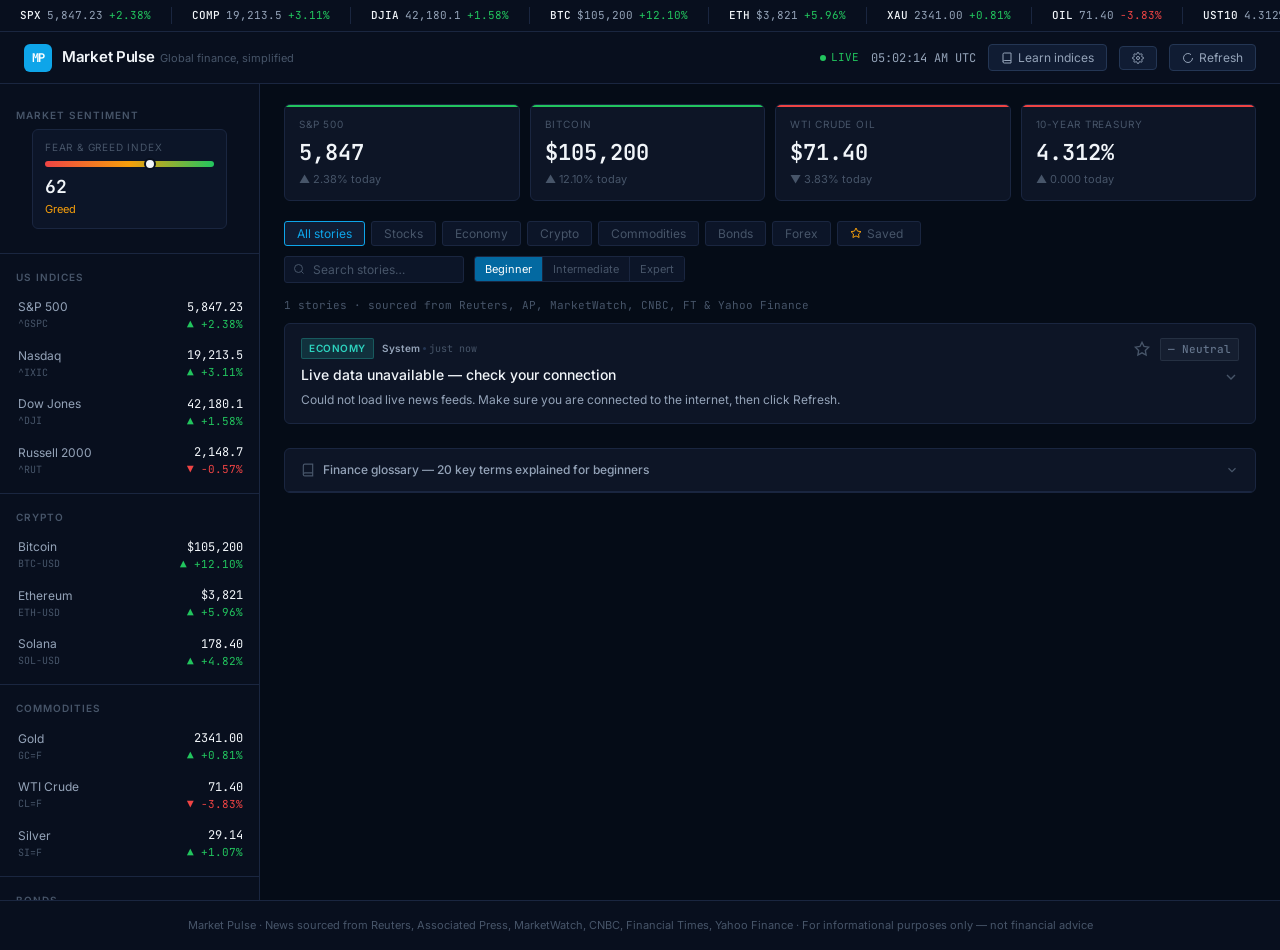
==== market-pulse/index.html @ 6f94683d "Initial commit: Market Pulse finance dashboard Static, zero-dependency beginner-friendly finance-new" ====
<!DOCTYPE html>
<html lang="en">
<head>
  <meta charset="UTF-8">
  <meta name="viewport" content="width=device-width, initial-scale=1.0">
  <title>Market Pulse — Global Finance Dashboard</title>
  <link rel="preconnect" href="https://fonts.googleapis.com">
  <link href="https://fonts.googleapis.com/css2?family=Inter:wght@400;500;600&family=JetBrains+Mono:wght@400;500&display=swap" rel="stylesheet">
  <link rel="stylesheet" href="styles.css">
  <style>
    .spin { animation: spin .8s linear infinite; }
    @keyframes spin { to { transform: rotate(360deg); } }
  </style>
</head>
<body>

<!-- ── ticker tape ──────────────────────────────────── -->
<div class="ticker-wrap" aria-hidden="true">
  <div class="ticker-track" id="ticker-track">
    <span class="tick-item"><span class="tick-sym">SPX</span><span class="tick-val">—</span><span class="tick-chg flat">—</span></span>
  </div>
</div>

<!-- ── top bar ──────────────────────────────────────── -->
<header class="topbar">
  <div class="logo">
    <div class="logo-mark">MP</div>
    <div>
      <span class="logo-name">Market Pulse</span>
      <span class="logo-sub">Global finance, simplified</span>
    </div>
  </div>
  <div class="topbar-right">
    <div class="live-badge">
      <div class="live-dot"></div>
      LIVE
    </div>
    <div id="clock">—</div>
    <button class="refresh-btn" onclick="openIndicatorLibrary()" title="Learn what every index means">
      <svg viewBox="0 0 24 24" fill="none" stroke="currentColor" stroke-width="2" width="12" height="12">
        <path d="M4 19.5A2.5 2.5 0 0 1 6.5 17H20"/><path d="M6.5 2H20v20H6.5A2.5 2.5 0 0 1 4 19.5v-15A2.5 2.5 0 0 1 6.5 2z"/>
      </svg>
      Learn indices
    </button>
    <button class="refresh-btn" onclick="openSettings()" title="Settings — link your Claude project">
      <svg viewBox="0 0 24 24" fill="none" stroke="currentColor" stroke-width="2" width="12" height="12">
        <circle cx="12" cy="12" r="3"/><path d="M19.4 15a1.65 1.65 0 0 0 .33 1.82l.06.06a2 2 0 1 1-2.83 2.83l-.06-.06a1.65 1.65 0 0 0-1.82-.33 1.65 1.65 0 0 0-1 1.51V21a2 2 0 0 1-4 0v-.09A1.65 1.65 0 0 0 9 19.4a1.65 1.65 0 0 0-1.82.33l-.06.06a2 2 0 1 1-2.83-2.83l.06-.06a1.65 1.65 0 0 0 .33-1.82 1.65 1.65 0 0 0-1.51-1H3a2 2 0 0 1 0-4h.09A1.65 1.65 0 0 0 4.6 9a1.65 1.65 0 0 0-.33-1.82l-.06-.06a2 2 0 1 1 2.83-2.83l.06.06a1.65 1.65 0 0 0 1.82.33H9a1.65 1.65 0 0 0 1-1.51V3a2 2 0 0 1 4 0v.09a1.65 1.65 0 0 0 1 1.51 1.65 1.65 0 0 0 1.82-.33l.06-.06a2 2 0 1 1 2.83 2.83l-.06.06a1.65 1.65 0 0 0-.33 1.82V9a1.65 1.65 0 0 0 1.51 1H21a2 2 0 0 1 0 4h-.09a1.65 1.65 0 0 0-1.51 1z"/>
      </svg>
    </button>
    <button class="refresh-btn" id="refresh-btn" onclick="loadAll()">
      <svg viewBox="0 0 24 24" fill="none" stroke="currentColor" stroke-width="2" width="12" height="12">
        <path d="M21 12a9 9 0 11-3-6.7"/>
      </svg>
      Refresh
    </button>
  </div>
</header>

<!-- ── two-column layout ─────────────────────────────── -->
<div class="layout">

  <!-- sidebar -->
  <aside class="sidebar">
    <!-- fear & greed gauge -->
    <div class="side-section" style="padding: 0 16px 8px;">
      <div class="side-header" style="padding-left:0;padding-right:0;">
        <span class="side-label">Market sentiment</span>
      </div>
      <div class="fng-box">
        <div class="fng-label">Fear &amp; Greed Index</div>
        <div class="fng-bar-wrap">
          <div class="fng-needle" style="left: 62%"></div>
        </div>
        <div class="fng-val">62</div>
        <div class="fng-zone">Greed</div>
      </div>
    </div>
    <hr class="side-divider">

    <!-- dynamic market data -->
    <div id="sidebar-markets">
      <!-- populated by app.js -->
      <div style="padding:16px;color:var(--text-lo);font-size:12px">Loading market data…</div>
    </div>

    <div id="data-notice" style="display:none; margin: 0 16px 8px; padding: 8px 10px; font-size: 10px; line-height: 1.6; color: var(--gold); background: rgba(245,158,11,.1); border: 1px solid rgba(245,158,11,.3); border-radius: 4px;">
      <b>Demo prices shown.</b> Live crypto is from CoinGecko; indices/commodities couldn't be fetched (Yahoo rate-limited). See "Live data" in the readme to add a free API key.
    </div>
    <div style="padding: 8px 16px; font-size: 10px; color: var(--text-lo); line-height: 1.6; margin-top: 8px;">
      Crypto: CoinGecko · Indices: Yahoo Finance · <span id="last-refresh">—</span><br>
      Live data may be 15–20 min delayed.
    </div>
  </aside>

  <!-- main -->
  <main class="main">

    <!-- stat cards -->
    <div class="stat-row" id="stat-cards">
      <div class="stat-card blue"><div class="stat-card-label">S&P 500</div><div class="stat-card-val">—</div></div>
      <div class="stat-card gold"><div class="stat-card-label">Bitcoin</div><div class="stat-card-val">—</div></div>
      <div class="stat-card red"><div class="stat-card-label">WTI Crude</div><div class="stat-card-val">—</div></div>
      <div class="stat-card blue"><div class="stat-card-label">10Y Yield</div><div class="stat-card-val">—</div></div>
    </div>

    <!-- controls -->
    <div class="controls-bar">
      <div class="cat-filters">
        <button class="cat-btn active" onclick="filterCat('all',this)">All stories</button>
        <button class="cat-btn" onclick="filterCat('stocks',this)">Stocks</button>
        <button class="cat-btn" onclick="filterCat('economy',this)">Economy</button>
        <button class="cat-btn" onclick="filterCat('crypto',this)">Crypto</button>
        <button class="cat-btn" onclick="filterCat('commodities',this)">Commodities</button>
        <button class="cat-btn" onclick="filterCat('bonds',this)">Bonds</button>
        <button class="cat-btn" onclick="filterCat('forex',this)">Forex</button>
        <button class="cat-btn cat-saved" onclick="filterCat('saved',this)" title="Your starred stories">
          <svg viewBox="0 0 24 24" fill="none" stroke="currentColor" stroke-width="2" width="12" height="12"><path d="M12 2l3.09 6.26L22 9.27l-5 4.87 1.18 6.88L12 17.77l-6.18 3.25L7 14.14 2 9.27l6.91-1.01L12 2z"/></svg>
          Saved <span id="saved-count" style="opacity:.7"></span>
        </button>
      </div>
      <div class="right-controls">
        <input type="text" class="search-box" id="search" placeholder="Search stories…" autocomplete="off">
        <div class="level-seg" title="Reading complexity level">
          <button class="active" onclick="setLevel('beginner',this)">Beginner</button>
          <button onclick="setLevel('intermediate',this)">Intermediate</button>
          <button onclick="setLevel('expert',this)">Expert</button>
        </div>
      </div>
    </div>

    <!-- story count -->
    <div style="font-size:11px;color:var(--text-lo);margin-bottom:10px;font-family:var(--mono)">
      <span id="story-count">—</span> stories · sourced from Reuters, AP, MarketWatch, CNBC, FT &amp; Yahoo Finance
    </div>

    <!-- news feed -->
    <div class="news-feed" id="news-feed"></div>

    <!-- glossary -->
    <div class="glossary-section" id="glossary-section">
      <div class="glossary-header" onclick="toggleGlossary()">
        <svg width="14" height="14" viewBox="0 0 24 24" fill="none" stroke="var(--text-lo)" stroke-width="2">
          <path d="M4 19.5A2.5 2.5 0 0 1 6.5 17H20"/><path d="M6.5 2H20v20H6.5A2.5 2.5 0 0 1 4 19.5v-15A2.5 2.5 0 0 1 6.5 2z"/>
        </svg>
        <span class="glossary-title">Finance glossary — 20 key terms explained for beginners</span>
        <svg class="glossary-chevron" viewBox="0 0 24 24" fill="none" stroke="currentColor" stroke-width="2">
          <path d="m6 9 6 6 6-6"/>
        </svg>
      </div>
      <div class="glossary-body">
        <div class="glossary-grid" id="glossary-grid"></div>
      </div>
    </div>

  </main>
</div>

<!-- footer -->
<footer class="footer">
  Market Pulse · News sourced from Reuters, Associated Press, MarketWatch, CNBC, Financial Times, Yahoo Finance ·
  For informational purposes only — not financial advice
</footer>

<!-- ── modal overlay (indicator library + settings) ──── -->
<div class="modal-overlay" id="modal-overlay" onclick="if(event.target===this)closeModal()">
  <div class="modal" id="modal">
    <div class="modal-header">
      <span class="modal-title" id="modal-title">—</span>
      <button class="modal-close" onclick="closeModal()" aria-label="Close">
        <svg viewBox="0 0 24 24" fill="none" stroke="currentColor" stroke-width="2" width="16" height="16"><path d="M18 6 6 18M6 6l12 12"/></svg>
      </button>
    </div>
    <div class="modal-body" id="modal-body"></div>
  </div>
</div>

<script src="app.js"></script>
</body>
</html>
---- market-pulse/styles.css ----
/* ── reset ──────────────────────────────── */
*, *::before, *::after { box-sizing: border-box; margin: 0; padding: 0; }

/* ── tokens ─────────────────────────────── */
:root {
  --bg:          #050c17;
  --bg-1:        #080f1e;
  --bg-2:        #0c1528;
  --bg-3:        #101c33;
  --bg-card:     #0d1526;
  --border:      #1a2640;
  --border-hi:   #243654;
  --accent:      #0ea5e9;
  --accent-dim:  #0369a1;
  --up:          #22c55e;
  --up-dim:      #16a34a;
  --down:        #ef4444;
  --down-dim:    #b91c1c;
  --neutral:     #64748b;
  --text:        #cbd5e1;
  --text-hi:     #f1f5f9;
  --text-lo:     #475569;
  --text-dim:    #94a3b8;
  --mono:        'JetBrains Mono', 'Courier New', monospace;
  --sans:        'Inter', system-ui, sans-serif;
  --gold:        #f59e0b;
  --purple:      #a78bfa;
  --teal:        #2dd4bf;
}

/* ── base ────────────────────────────────── */
html { font-size: 14px; scroll-behavior: smooth; }
body {
  font-family: var(--sans);
  background: var(--bg);
  color: var(--text);
  line-height: 1.5;
  min-height: 100vh;
}
a { color: var(--accent); text-decoration: none; }
button { font-family: var(--sans); cursor: pointer; }

/* ── scrollbar ───────────────────────────── */
::-webkit-scrollbar { width: 4px; height: 4px; }
::-webkit-scrollbar-track { background: var(--bg-1); }
::-webkit-scrollbar-thumb { background: var(--border-hi); border-radius: 2px; }

/* ── ticker tape ─────────────────────────── */
.ticker-wrap {
  background: var(--bg-1);
  border-bottom: 1px solid var(--border);
  overflow: hidden;
  height: 32px;
  display: flex;
  align-items: center;
}
.ticker-track {
  display: flex;
  gap: 0;
  animation: ticker 60s linear infinite;
  white-space: nowrap;
}
.ticker-track:hover { animation-play-state: paused; }
.tick-item {
  display: inline-flex;
  align-items: center;
  gap: 6px;
  padding: 0 20px;
  font-family: var(--mono);
  font-size: 11px;
  border-right: 1px solid var(--border);
}
.tick-sym { color: var(--text-hi); font-weight: 500; }
.tick-val { color: var(--text-dim); }
.tick-chg.up { color: var(--up); }
.tick-chg.dn { color: var(--down); }
.tick-chg.flat { color: var(--neutral); }
@keyframes ticker { from { transform: translateX(0); } to { transform: translateX(-50%); } }

/* ── topbar ──────────────────────────────── */
.topbar {
  background: var(--bg-1);
  border-bottom: 1px solid var(--border);
  padding: 0 24px;
  height: 52px;
  display: flex;
  align-items: center;
  justify-content: space-between;
  position: sticky;
  top: 0;
  z-index: 100;
}
.logo {
  display: flex;
  align-items: center;
  gap: 10px;
}
.logo-mark {
  width: 28px; height: 28px;
  background: var(--accent);
  border-radius: 6px;
  display: flex; align-items: center; justify-content: center;
  font-family: var(--mono);
  font-size: 12px;
  font-weight: 700;
  color: #fff;
  letter-spacing: -1px;
}
.logo-name { font-size: 15px; font-weight: 600; color: var(--text-hi); letter-spacing: -0.3px; }
.logo-sub { font-size: 11px; color: var(--text-lo); margin-left: 2px; }

.topbar-right {
  display: flex;
  align-items: center;
  gap: 12px;
}
.live-badge {
  display: flex; align-items: center; gap: 5px;
  font-size: 11px; color: var(--up);
  font-family: var(--mono);
}
.live-dot {
  width: 6px; height: 6px;
  background: var(--up);
  border-radius: 50%;
  animation: pulse 2s ease-in-out infinite;
}
@keyframes pulse { 0%,100% { opacity:1; } 50% { opacity:0.3; } }
#clock { font-family: var(--mono); font-size: 12px; color: var(--text-dim); }
.refresh-btn {
  background: var(--bg-3);
  border: 1px solid var(--border-hi);
  color: var(--text-dim);
  padding: 5px 12px;
  border-radius: 4px;
  font-size: 12px;
  display: flex; align-items: center; gap: 5px;
  transition: all .15s;
}
.refresh-btn:hover { border-color: var(--accent); color: var(--accent); }
.refresh-btn svg { width: 12px; height: 12px; }

/* ── layout ──────────────────────────────── */
.layout {
  display: grid;
  grid-template-columns: 260px 1fr;
  gap: 0;
  min-height: calc(100vh - 84px);
}

/* ── sidebar ─────────────────────────────── */
.sidebar {
  background: var(--bg-1);
  border-right: 1px solid var(--border);
  padding: 16px 0;
  position: sticky;
  top: 84px;
  height: calc(100vh - 84px);
  overflow-y: auto;
}
.side-section { margin-bottom: 4px; }
.side-header {
  display: flex; align-items: center; justify-content: space-between;
  padding: 8px 16px 6px;
}
.side-label {
  font-size: 10px;
  font-weight: 600;
  letter-spacing: .1em;
  text-transform: uppercase;
  color: var(--text-lo);
}
.market-row {
  display: flex; align-items: center; justify-content: space-between;
  padding: 7px 16px;
  border-left: 2px solid transparent;
  transition: all .1s;
}
.market-row:hover { background: var(--bg-2); border-left-color: var(--border-hi); }
.mkt-name { font-size: 12px; color: var(--text-dim); }
.mkt-sym { font-size: 10px; color: var(--text-lo); font-family: var(--mono); }
.mkt-right { text-align: right; }
.mkt-val { font-family: var(--mono); font-size: 12px; color: var(--text-hi); }
.mkt-chg {
  font-family: var(--mono); font-size: 11px;
  display: flex; align-items: center; gap: 2px; justify-content: flex-end;
}
.mkt-chg.up { color: var(--up); }
.mkt-chg.dn { color: var(--down); }
.mkt-chg.flat { color: var(--neutral); }

.side-divider { border: none; border-top: 1px solid var(--border); margin: 8px 0; }

/* mini sparkline */
.spark-canvas { display: block; width: 60px; height: 20px; }

/* fear greed gauge */
.fng-box {
  margin: 0 16px 8px;
  background: var(--bg-2);
  border: 1px solid var(--border);
  border-radius: 6px;
  padding: 10px 12px;
}
.fng-label { font-size: 10px; color: var(--text-lo); text-transform: uppercase; letter-spacing: .08em; margin-bottom: 6px; }
.fng-bar-wrap { height: 6px; background: linear-gradient(to right, #ef4444, #f59e0b, #22c55e); border-radius: 3px; position: relative; margin-bottom: 6px; }
.fng-needle { position: absolute; top: -3px; width: 12px; height: 12px; background: var(--text-hi); border-radius: 50%; transform: translateX(-50%); border: 2px solid var(--bg-1); }
.fng-val { font-family: var(--mono); font-size: 18px; font-weight: 600; color: var(--text-hi); }
.fng-zone { font-size: 11px; color: var(--gold); margin-top: 1px; }

/* ── main content ────────────────────────── */
.main { padding: 20px 24px; }

/* stat cards row */
.stat-row {
  display: grid;
  grid-template-columns: repeat(4, 1fr);
  gap: 10px;
  margin-bottom: 20px;
}
.stat-card {
  background: var(--bg-card);
  border: 1px solid var(--border);
  border-radius: 6px;
  padding: 12px 14px;
  position: relative;
  overflow: hidden;
}
.stat-card::before {
  content: '';
  position: absolute;
  top: 0; left: 0; right: 0;
  height: 2px;
}
.stat-card.blue::before { background: var(--accent); }
.stat-card.green::before { background: var(--up); }
.stat-card.red::before { background: var(--down); }
.stat-card.gold::before { background: var(--gold); }
.stat-card-label { font-size: 10px; color: var(--text-lo); text-transform: uppercase; letter-spacing: .08em; margin-bottom: 4px; }
.stat-card-val { font-family: var(--mono); font-size: 22px; font-weight: 600; color: var(--text-hi); }
.stat-card-sub { font-size: 11px; color: var(--text-lo); margin-top: 2px; }

/* controls bar */
.controls-bar {
  display: flex;
  align-items: center;
  justify-content: space-between;
  margin-bottom: 14px;
  flex-wrap: wrap;
  gap: 10px;
}
.cat-filters { display: flex; gap: 6px; flex-wrap: wrap; }
.cat-btn {
  background: var(--bg-2);
  border: 1px solid var(--border);
  color: var(--text-lo);
  padding: 4px 12px;
  border-radius: 3px;
  font-size: 12px;
  transition: all .1s;
  display: flex; align-items: center; gap: 5px;
}
.cat-btn:hover { border-color: var(--border-hi); color: var(--text-dim); }
.cat-btn.active {
  background: var(--bg-3);
  border-color: var(--accent);
  color: var(--accent);
}
.right-controls { display: flex; align-items: center; gap: 10px; }
.search-box {
  background: var(--bg-2);
  border: 1px solid var(--border);
  color: var(--text);
  padding: 5px 10px 5px 28px;
  border-radius: 3px;
  font-size: 12px;
  width: 180px;
  font-family: var(--sans);
  background-image: url("data:image/svg+xml,%3Csvg xmlns='http://www.w3.org/2000/svg' width='12' height='12' fill='none' stroke='%23475569' stroke-width='2' viewBox='0 0 24 24'%3E%3Ccircle cx='11' cy='11' r='8'/%3E%3Cpath d='m21 21-4.35-4.35'/%3E%3C/svg%3E");
  background-repeat: no-repeat;
  background-position: 8px center;
  transition: border-color .1s;
}
.search-box:focus { outline: none; border-color: var(--accent); }
.search-box::placeholder { color: var(--text-lo); }

.level-seg { display: flex; border: 1px solid var(--border); border-radius: 3px; overflow: hidden; }
.level-seg button {
  background: var(--bg-2);
  border: none;
  color: var(--text-lo);
  padding: 5px 10px;
  font-size: 11px;
  transition: all .1s;
  border-right: 1px solid var(--border);
}
.level-seg button:last-child { border-right: none; }
.level-seg button.active { background: var(--accent-dim); color: #fff; }
.level-seg button:hover:not(.active) { background: var(--bg-3); color: var(--text-dim); }

/* ── news feed ───────────────────────────── */
.news-feed { display: flex; flex-direction: column; gap: 10px; }

.news-card {
  background: var(--bg-card);
  border: 1px solid var(--border);
  border-radius: 6px;
  overflow: hidden;
  transition: border-color .15s;
}
.news-card:hover { border-color: var(--border-hi); }
.news-card.expanded { border-color: var(--accent-dim); }

.card-header {
  padding: 14px 16px;
  cursor: pointer;
  display: grid;
  grid-template-columns: 1fr auto;
  gap: 12px;
  align-items: start;
}
.card-meta-row {
  display: flex; align-items: center; gap: 8px;
  margin-bottom: 6px; flex-wrap: wrap;
}
.cat-badge {
  font-size: 10px; font-weight: 600; letter-spacing: .05em;
  padding: 2px 7px; border-radius: 2px; text-transform: uppercase;
}
.badge-stocks  { background: rgba(14,165,233,.15); color: #38bdf8; border: 1px solid rgba(14,165,233,.25); }
.badge-crypto  { background: rgba(167,139,250,.15); color: #a78bfa; border: 1px solid rgba(167,139,250,.25); }
.badge-economy { background: rgba(45,212,191,.15); color: #2dd4bf; border: 1px solid rgba(45,212,191,.25); }
.badge-commodities { background: rgba(245,158,11,.15); color: #fbbf24; border: 1px solid rgba(245,158,11,.3); }
.badge-bonds   { background: rgba(34,197,94,.12); color: #4ade80; border: 1px solid rgba(34,197,94,.25); }
.badge-forex   { background: rgba(248,113,113,.12); color: #fca5a5; border: 1px solid rgba(248,113,113,.25); }

.source-tag {
  font-size: 10px; color: var(--text-lo);
  display: flex; align-items: center; gap: 3px;
}
.source-tag .dot { width: 3px; height: 3px; background: var(--border-hi); border-radius: 50%; }
.card-time { font-family: var(--mono); font-size: 10px; color: var(--text-lo); }

.impact-tag {
  display: flex; align-items: center; gap: 3px;
  font-family: var(--mono); font-size: 11px; font-weight: 500;
  padding: 2px 7px; border-radius: 2px;
}
.impact-tag.up   { background: rgba(34,197,94,.1);  color: var(--up);   border: 1px solid rgba(34,197,94,.2); }
.impact-tag.dn   { background: rgba(239,68,68,.1);  color: var(--down); border: 1px solid rgba(239,68,68,.2); }
.impact-tag.flat { background: rgba(100,116,139,.1); color: var(--neutral); border: 1px solid rgba(100,116,139,.2); }

.card-headline {
  font-size: 14px; font-weight: 500; color: var(--text-hi); line-height: 1.45;
  margin-bottom: 5px;
}
.card-tldr { font-size: 12px; color: var(--text-dim); line-height: 1.6; }

.card-right-col {
  display: flex; flex-direction: column; align-items: flex-end; gap: 8px;
  min-width: 90px;
}
.chevron {
  width: 16px; height: 16px;
  color: var(--text-lo);
  transition: transform .2s;
  flex-shrink: 0;
}
.news-card.expanded .chevron { transform: rotate(180deg); }

/* expanded body */
.card-body {
  display: none;
  padding: 0 16px 14px;
  border-top: 1px solid var(--border);
}
.news-card.expanded .card-body { display: block; }

.explain-block {
  background: var(--bg-2);
  border: 1px solid var(--border);
  border-left: 3px solid var(--accent);
  border-radius: 0 4px 4px 0;
  padding: 10px 14px;
  margin: 12px 0;
}
.explain-block-label {
  font-size: 9px; font-weight: 600; text-transform: uppercase;
  letter-spacing: .1em; color: var(--accent); margin-bottom: 5px;
}
.explain-block-text { font-size: 12px; color: var(--text-dim); line-height: 1.7; }

.metrics-strip {
  display: flex; gap: 8px; flex-wrap: wrap; margin-bottom: 10px;
}
.metric-chip {
  background: var(--bg-3);
  border: 1px solid var(--border);
  border-radius: 3px;
  padding: 5px 10px;
}
.mc-label { font-size: 10px; color: var(--text-lo); margin-bottom: 1px; }
.mc-val { font-family: var(--mono); font-size: 12px; font-weight: 500; }
.mc-val.up { color: var(--up); }
.mc-val.dn { color: var(--down); }
.mc-val.flat { color: var(--text-hi); }

.terms-row { display: flex; gap: 6px; flex-wrap: wrap; margin-bottom: 10px; }
.term-pill {
  font-size: 11px; color: var(--text-dim);
  background: var(--bg-3);
  border: 1px solid var(--border);
  border-radius: 2px;
  padding: 2px 8px;
  cursor: pointer;
  transition: all .1s;
}
.term-pill:hover { border-color: var(--accent); color: var(--accent); }

.ask-row { display: flex; gap: 8px; flex-wrap: wrap; margin-top: 8px; }
.ask-btn {
  background: transparent;
  border: 1px solid var(--border-hi);
  color: var(--text-lo);
  border-radius: 3px;
  padding: 5px 10px;
  font-size: 11px;
  display: flex; align-items: center; gap: 5px;
  transition: all .1s;
}
.ask-btn:hover { border-color: var(--accent); color: var(--accent); }
.ask-btn svg { width: 11px; height: 11px; }

/* source link */
.source-link {
  font-size: 11px; color: var(--text-lo);
  display: flex; align-items: center; gap: 4px;
  margin-top: 6px;
}
.source-link a { color: var(--accent); }
.source-link a:hover { text-decoration: underline; }

/* ── skeleton loader ─────────────────────── */
.skeleton {
  background: var(--bg-card);
  border: 1px solid var(--border);
  border-radius: 6px;
  padding: 14px 16px;
}
.skel-line {
  background: var(--bg-3);
  border-radius: 2px;
  height: 12px;
  margin-bottom: 8px;
  animation: shimmer 1.5s ease-in-out infinite;
}
@keyframes shimmer {
  0%,100% { opacity: .4; }
  50% { opacity: .8; }
}

/* ── glossary ────────────────────────────── */
.glossary-section {
  margin-top: 24px;
  background: var(--bg-card);
  border: 1px solid var(--border);
  border-radius: 6px;
  overflow: hidden;
}
.glossary-header {
  padding: 12px 16px;
  border-bottom: 1px solid var(--border);
  display: flex; align-items: center; gap: 8px;
  cursor: pointer;
}
.glossary-title { font-size: 12px; font-weight: 500; color: var(--text-dim); }
.glossary-body { padding: 12px 16px; display: none; }
.glossary-section.open .glossary-body { display: block; }
.glossary-section.open .glossary-chevron { transform: rotate(180deg); }
.glossary-chevron { width: 14px; height: 14px; color: var(--text-lo); margin-left: auto; transition: transform .2s; }
.glossary-grid {
  display: grid;
  grid-template-columns: repeat(auto-fill, minmax(200px, 1fr));
  gap: 8px;
}
.g-card {
  background: var(--bg-2);
  border: 1px solid var(--border);
  border-radius: 4px;
  padding: 8px 10px;
}
.g-card.highlight { border-color: var(--accent); }
.g-term { font-size: 12px; font-weight: 500; color: var(--text-hi); margin-bottom: 3px; }
.g-def { font-size: 11px; color: var(--text-lo); line-height: 1.5; }

/* ── error / empty ───────────────────────── */
.feed-msg {
  text-align: center; padding: 40px 20px;
  color: var(--text-lo); font-size: 13px;
}
.feed-msg svg { width: 32px; height: 32px; margin: 0 auto 12px; display: block; color: var(--border-hi); }

/* ── footer ──────────────────────────────── */
.footer {
  text-align: center; padding: 16px;
  font-size: 11px; color: var(--text-lo);
  border-top: 1px solid var(--border);
  background: var(--bg-1);
}

/* ── responsive ──────────────────────────── */
@media (max-width: 900px) {
  .layout { grid-template-columns: 1fr; }
  .sidebar { position: static; height: auto; border-right: none; border-bottom: 1px solid var(--border); }
  .stat-row { grid-template-columns: repeat(2,1fr); }
}
@media (max-width: 600px) {
  .stat-row { grid-template-columns: 1fr; }
  .topbar { padding: 0 12px; }
  .main { padding: 12px; }
}

/* ── star / favorite ─────────────────────── */
.star-btn {
  background: transparent;
  border: none;
  color: var(--text-lo);
  padding: 2px;
  cursor: pointer;
  display: flex;
  align-items: center;
  transition: color .12s, transform .12s;
}
.star-btn:hover { color: var(--gold); transform: scale(1.15); }
.star-btn svg { width: 16px; height: 16px; }
.star-btn.saved { color: var(--gold); }
.star-btn.saved svg { fill: var(--gold); }

.cat-saved { display: flex; align-items: center; gap: 5px; }
.cat-saved svg { stroke: var(--gold); }
.cat-saved.active { border-color: var(--gold); color: var(--gold); }

/* ── modal ───────────────────────────────── */
.modal-overlay {
  display: none;
  position: fixed;
  inset: 0;
  background: rgba(2, 6, 14, .7);
  backdrop-filter: blur(3px);
  z-index: 1000;
  align-items: flex-start;
  justify-content: center;
  padding: 60px 20px 20px;
  overflow-y: auto;
}
.modal-overlay.open { display: flex; }
.modal {
  background: var(--bg-1);
  border: 1px solid var(--border-hi);
  border-radius: 10px;
  width: 100%;
  max-width: 680px;
  max-height: calc(100vh - 100px);
  display: flex;
  flex-direction: column;
  box-shadow: 0 20px 60px rgba(0, 0, 0, .6);
}
.modal-header {
  display: flex;
  align-items: center;
  justify-content: space-between;
  padding: 16px 20px;
  border-bottom: 1px solid var(--border);
}
.modal-title { font-size: 15px; font-weight: 600; color: var(--text-hi); }
.modal-close {
  background: transparent;
  border: none;
  color: var(--text-lo);
  cursor: pointer;
  padding: 4px;
  display: flex;
  border-radius: 4px;
  transition: all .12s;
}
.modal-close:hover { background: var(--bg-3); color: var(--text-hi); }
.modal-body { padding: 16px 20px 20px; overflow-y: auto; }

/* indicator library */
.ind-card {
  background: var(--bg-card);
  border: 1px solid var(--border);
  border-radius: 6px;
  padding: 12px 14px;
  margin-bottom: 10px;
}
.ind-head {
  display: flex;
  align-items: baseline;
  justify-content: space-between;
  margin-bottom: 6px;
  gap: 10px;
}
.ind-name { font-size: 14px; font-weight: 600; color: var(--text-hi); }
.ind-sym { font-family: var(--mono); font-size: 10px; color: var(--text-lo); }
.ind-live {
  font-family: var(--mono);
  font-size: 13px;
  text-align: right;
  white-space: nowrap;
}
.ind-live .px { color: var(--text-hi); }
.ind-live .chg.up { color: var(--up); }
.ind-live .chg.dn { color: var(--down); }
.ind-live .chg.flat { color: var(--neutral); }
.ind-desc { font-size: 12px; color: var(--text-dim); line-height: 1.65; margin-bottom: 6px; }
.ind-why {
  font-size: 11px;
  color: var(--text-lo);
  line-height: 1.6;
  padding-left: 10px;
  border-left: 2px solid var(--accent-dim);
}
.ind-why b { color: var(--accent); font-weight: 500; }
.ind-group-label {
  font-size: 10px;
  font-weight: 600;
  letter-spacing: .1em;
  text-transform: uppercase;
  color: var(--text-lo);
  margin: 14px 0 8px;
}
.ind-group-label:first-child { margin-top: 0; }

/* settings */
.setting-block { margin-bottom: 18px; }
.setting-label { font-size: 13px; font-weight: 500; color: var(--text-hi); margin-bottom: 4px; }
.setting-hint { font-size: 12px; color: var(--text-lo); line-height: 1.6; margin-bottom: 10px; }
.setting-input {
  width: 100%;
  background: var(--bg-2);
  border: 1px solid var(--border);
  color: var(--text);
  padding: 9px 12px;
  border-radius: 5px;
  font-size: 13px;
  font-family: var(--sans);
}
.setting-input:focus { outline: none; border-color: var(--accent); }
.setting-save {
  margin-top: 10px;
  background: var(--accent-dim);
  border: none;
  color: #fff;
  padding: 8px 16px;
  border-radius: 5px;
  font-size: 13px;
  cursor: pointer;
}
.setting-save:hover { background: var(--accent); }
.setting-steps { font-size: 12px; color: var(--text-dim); line-height: 1.8; padding-left: 18px; }
.setting-steps li { margin-bottom: 4px; }

/* clickable hints for indicator library */
.ticker-track, #sidebar-markets .market-row { cursor: pointer; }
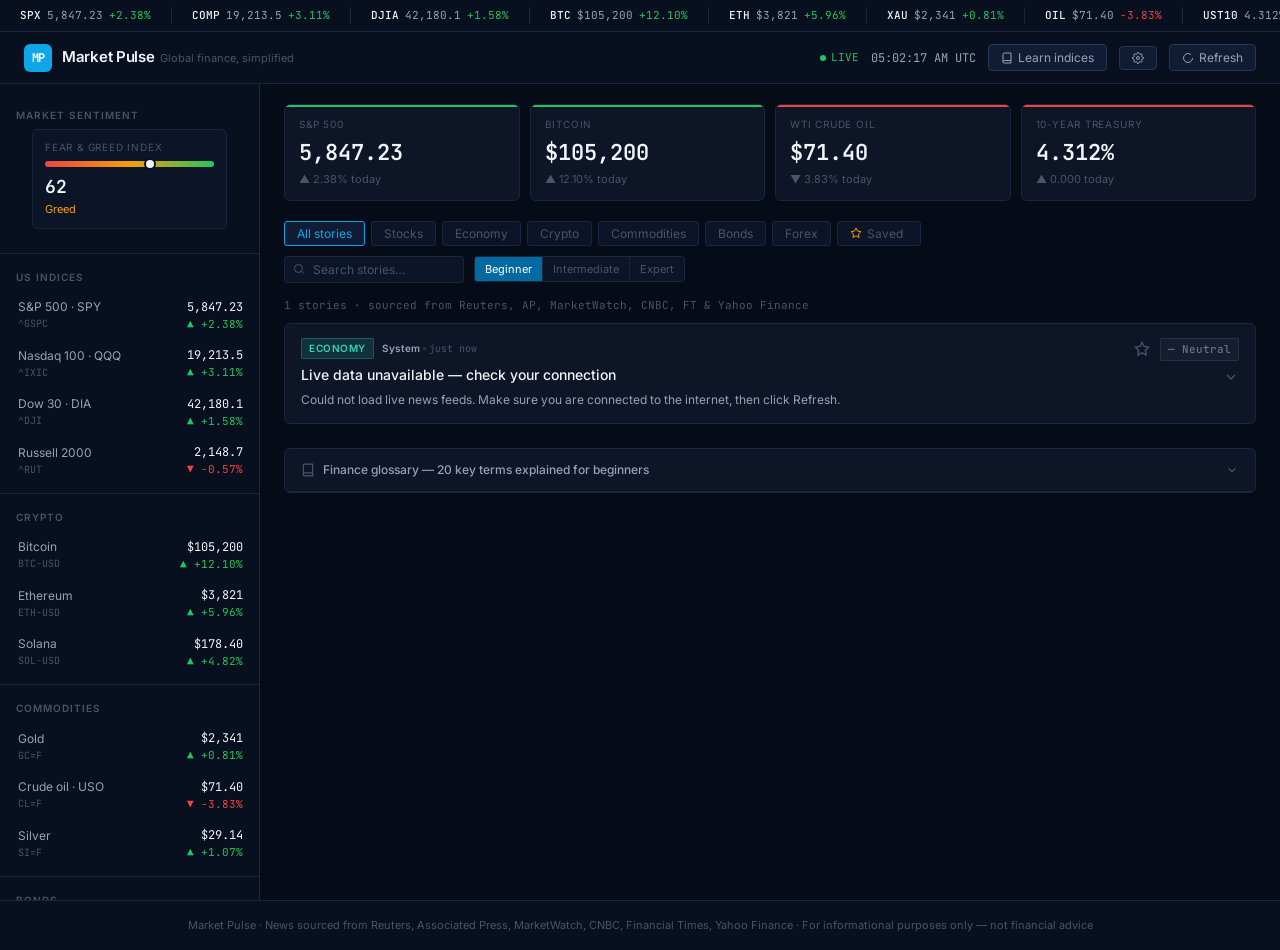
==== commit 2ef2c02b: "feat: live market data via Twelve Data (key stored in browser, not source) - Add Twelve Data integra" ====
--- a/market-pulse/index.html
+++ b/market-pulse/index.html
@@ -84,11 +84,11 @@
     </div>
 
     <div id="data-notice" style="display:none; margin: 0 16px 8px; padding: 8px 10px; font-size: 10px; line-height: 1.6; color: var(--gold); background: rgba(245,158,11,.1); border: 1px solid rgba(245,158,11,.3); border-radius: 4px;">
-      <b>Demo prices shown.</b> Live crypto is from CoinGecko; indices/commodities couldn't be fetched (Yahoo rate-limited). See "Live data" in the readme to add a free API key.
+      <b>Some prices are demo.</b> A few secondary rows (Russell 2000, silver, bond yields) fall back to sample data when their source is unavailable. Major indices, gold, oil, forex and crypto are live.
     </div>
     <div style="padding: 8px 16px; font-size: 10px; color: var(--text-lo); line-height: 1.6; margin-top: 8px;">
-      Crypto: CoinGecko · Indices: Yahoo Finance · <span id="last-refresh">—</span><br>
-      Live data may be 15–20 min delayed.
+      Live: crypto (CoinGecko) · indices, gold, oil, forex (Twelve Data) · <span id="last-refresh">—</span><br>
+      Indices &amp; oil tracked via their ETFs (SPY/QQQ/DIA/USO). Prices may be 15–20 min delayed.
     </div>
   </aside>
 
